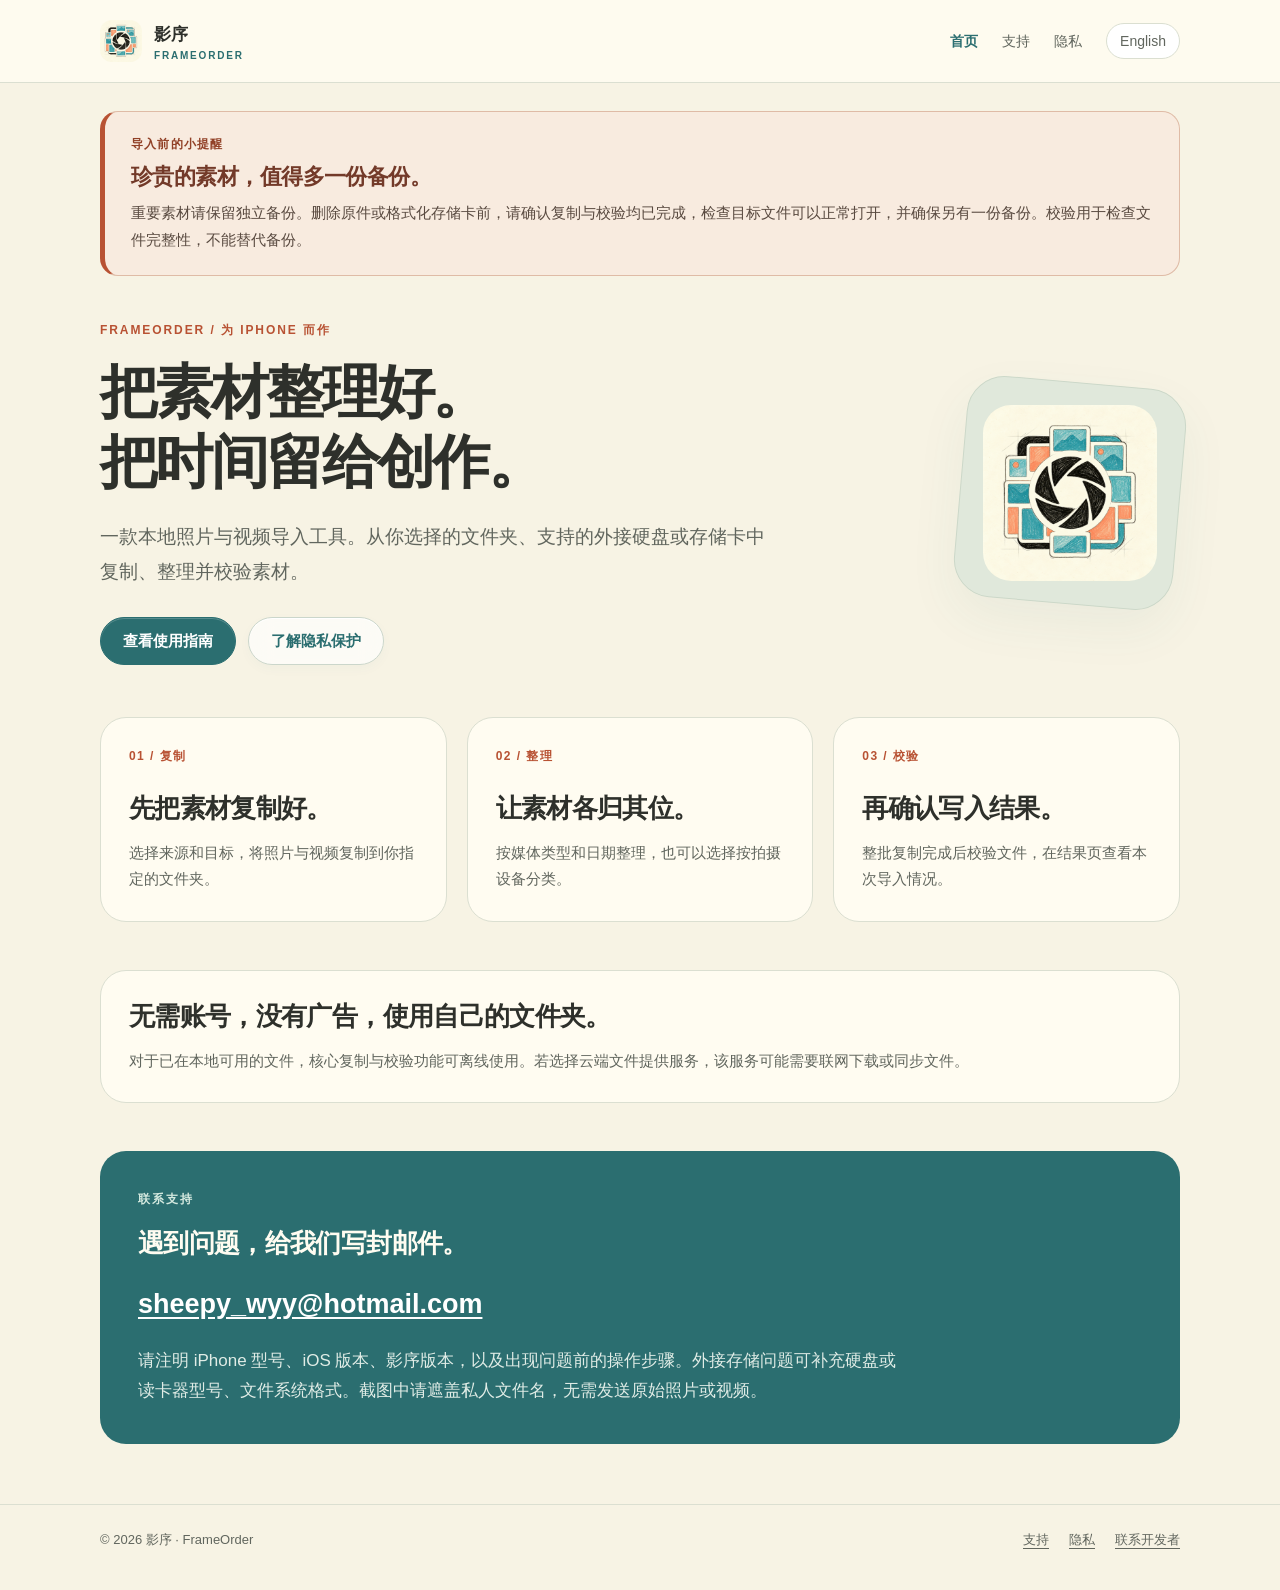
==== index.html @ 530a6a3c "发布影序中英文支持页面与隐私政策" ====
<!doctype html>
<html lang="zh-Hans">
<head>
<meta charset="utf-8">
<meta name="viewport" content="width=device-width, initial-scale=1">
<meta name="description" content="影序是一款 iPhone 本地照片与视频导入工具，支持复制、按日期整理和文件校验。">
<meta name="theme-color" content="#f7f3e4">
<title>本地影像导入与校验 · 影序 FrameOrder</title>
<link rel="icon" type="image/png" href="assets/icon.png">
<link rel="stylesheet" href="assets/style.css">
<link rel="alternate" hreflang="en" href="en/index.html">
</head>
<body>
<a class="skip" href="#main">跳到正文</a>
<header class="header">
<div class="wrap nav">
<a class="brand" href="index.html">
<img src="assets/icon.png" alt="" width="42" height="42">
<span>影序<small>FRAMEORDER</small>
</span>
</a>
<nav class="nav-links" aria-label="主导航">
<a href="index.html" aria-current="page">首页</a>
<a href="support.html">支持</a>
<a href="privacy.html">隐私</a>
<a class="language" href="en/index.html" lang="en" hreflang="en">English</a>
</nav>
</div>
</header>
<main id="main" class="wrap">
<aside class="backup-notice" aria-labelledby="backup-title">
<p class="backup-label">导入前的小提醒</p>
<h2 id="backup-title">珍贵的素材，值得多一份备份。</h2>
<p>重要素材请保留独立备份。删除原件或格式化存储卡前，请确认复制与校验均已完成，检查目标文件可以正常打开，并确保另有一份备份。校验用于检查文件完整性，不能替代备份。</p>
</aside>
<section class="hero">
<div>
<p class="eyebrow">FRAMEORDER / 为 IPHONE 而作</p>
<h1>把素材整理好。<br>把时间留给创作。</h1>
<p class="lead">一款本地照片与视频导入工具。从你选择的文件夹、支持的外接硬盘或存储卡中复制、整理并校验素材。</p>
<div class="actions">
<a class="button primary" href="support.html">查看使用指南</a>
<a class="button" href="privacy.html">了解隐私保护</a>
</div>
</div>
<div class="hero-art" aria-hidden="true">
<img src="assets/icon.png" alt="" width="176" height="176">
</div>
</section>
<section class="section grid" aria-label="导入流程">
<article class="card">
<span class="number">01 / 复制</span>
<h2>先把素材复制好。</h2>
<p>选择来源和目标，将照片与视频复制到你指定的文件夹。</p>
</article>
<article class="card">
<span class="number">02 / 整理</span>
<h2>让素材各归其位。</h2>
<p>按媒体类型和日期整理，也可以选择按拍摄设备分类。</p>
</article>
<article class="card">
<span class="number">03 / 校验</span>
<h2>再确认写入结果。</h2>
<p>整批复制完成后校验文件，在结果页查看本次导入情况。</p>
</article>
</section>
<section class="section card">
<h2>无需账号，没有广告，使用自己的文件夹。</h2>
<p>对于已在本地可用的文件，核心复制与校验功能可离线使用。若选择云端文件提供服务，该服务可能需要联网下载或同步文件。</p>
</section>
<section class="contact" id="contact" aria-labelledby="contact-title">
<p class="eyebrow">联系支持</p>
<h2 id="contact-title">遇到问题，给我们写封邮件。</h2>
<a class="email" href="mailto:sheepy_wyy@hotmail.com">sheepy_wyy@hotmail.com</a>
<p>请注明 iPhone 型号、iOS 版本、影序版本，以及出现问题前的操作步骤。外接存储问题可补充硬盘或读卡器型号、文件系统格式。截图中请遮盖私人文件名，无需发送原始照片或视频。</p>
</section>
</main>
<footer class="footer">
<div class="wrap footer-inner">
<span>© 2026 影序 · FrameOrder</span>
<div class="footer-links">
<a href="support.html">支持</a>
<a href="privacy.html">隐私</a>
<a href="mailto:sheepy_wyy@hotmail.com">联系开发者</a>
</div>
</div>
</footer>
</body>
</html>
---- assets/style.css ----
:root{color-scheme:light;--paper:#f7f3e4;--card:#fffcf1;--ink:#2e302b;--muted:#61665e;--teal:#2b6e70;--coral:#b85233;--line:#dbdfd1;--radius:26px}
*{box-sizing:border-box}html{scroll-behavior:smooth;scroll-padding-top:100px}body{margin:0;background:var(--paper);color:var(--ink);font-family:-apple-system,BlinkMacSystemFont,"Segoe UI","PingFang SC","Microsoft YaHei",sans-serif;font-size:17px;line-height:1.75;-webkit-font-smoothing:antialiased}a{color:var(--teal);text-underline-offset:4px}a:hover{text-decoration-thickness:2px}a:focus-visible,summary:focus-visible{outline:3px solid var(--coral);outline-offset:5px;border-radius:4px}img{display:block;max-width:100%}.wrap{width:min(1080px,calc(100% - 48px));margin:auto}.skip{position:absolute;top:-100px;left:12px;background:var(--card);padding:12px;z-index:5}.skip:focus{top:10px}.header{border-bottom:1px solid var(--line);background:rgba(255,252,241,.9)}.nav{display:flex;align-items:center;justify-content:space-between;gap:20px;padding:20px 0}.brand{display:flex;align-items:center;gap:12px;color:var(--ink);font-weight:700;text-decoration:none;white-space:nowrap}.brand img{width:42px;height:42px;border-radius:12px}.brand small{display:block;font-size:10px;letter-spacing:.18em;color:var(--teal);line-height:1.2}.nav-links{display:flex;align-items:center;gap:24px;flex-wrap:wrap;font-size:14px}.nav-links a{text-decoration:none;color:var(--muted)}.nav-links a[aria-current=page]{color:var(--teal);font-weight:700}.nav-links .language{border:1px solid var(--line);border-radius:99px;padding:5px 13px;background:white}.hero{padding:76px 0 52px;display:grid;grid-template-columns:minmax(0,1fr) 220px;gap:56px;align-items:center}.hero.simple{display:block;max-width:820px}.eyebrow{font-size:12px;font-weight:700;letter-spacing:.16em;color:var(--coral);text-transform:uppercase;margin:0 0 16px}h1{font-size:clamp(34px,5vw,58px);line-height:1.2;letter-spacing:-.045em;font-weight:650;margin:0 0 24px;text-wrap:balance}h2{font-size:26px;line-height:1.35;letter-spacing:-.025em;margin:0 0 14px}h3{font-size:18px;margin:0 0 8px}p{margin:0 0 16px}p:last-child{margin-bottom:0}.lead{color:var(--muted);max-width:680px;font-size:19px;line-height:1.8}.hero-art{padding:22px;transform:rotate(5deg);background:#e0e8db;border:1px solid #ccd8c9;border-radius:38px;box-shadow:0 20px 50px #2b6e7010}.hero-art img{border-radius:28px;transform:rotate(-5deg)}.actions{display:flex;gap:12px;flex-wrap:wrap;margin-top:28px}.button{display:inline-flex;align-items:center;justify-content:center;min-height:48px;padding:10px 22px;border-radius:99px;text-decoration:none;font-weight:650;font-size:15px;border:1px solid #cbd6cb;background:rgba(255,255,255,.65);box-shadow:inset 0 1px 0 #fff,0 4px 12px #2b6e7008;backdrop-filter:blur(12px)}.button.primary{background:var(--teal);border-color:var(--teal);color:white;box-shadow:inset 0 1px 0 #ffffff35}.button:hover{filter:brightness(.96)}.section{margin:0 0 48px}.grid{display:grid;grid-template-columns:repeat(3,minmax(0,1fr));gap:20px}.grid.two{grid-template-columns:repeat(2,minmax(0,1fr))}.card{padding:28px;border:1px solid var(--line);background:var(--card);border-radius:var(--radius)}.card p{font-size:15px;color:var(--muted)}.number{display:block;color:var(--coral);font-size:12px;letter-spacing:.12em;font-weight:700;margin-bottom:24px}.note{padding:18px 22px;border-left:3px solid var(--coral);background:#f1ebdc;border-radius:0 14px 14px 0;color:var(--muted);font-size:15px;margin-top:22px}.section-heading{display:flex;gap:20px;justify-content:space-between;align-items:baseline;margin-bottom:24px}.section-heading p{font-size:14px;color:var(--muted)}.faq{border-top:1px solid var(--line)}details{border-bottom:1px solid var(--line);padding:22px 0}summary{cursor:pointer;font-weight:650;line-height:1.6;padding-right:16px}summary::marker{color:var(--teal)}details p{max-width:800px;color:var(--muted);font-size:16px;margin:16px 0 0 22px}.contact{padding:38px;background:var(--teal);color:#fffcf1;border-radius:var(--radius);margin-bottom:60px}.contact p{max-width:760px;color:#e0ece6}.contact a{color:white;overflow-wrap:anywhere}.contact .email{display:inline-block;font-size:clamp(18px,3vw,27px);font-weight:600;margin:6px 0 18px}.contact .eyebrow{color:#d4e9df}.policy-layout{display:grid;grid-template-columns:200px minmax(0,1fr);gap:60px;align-items:start;margin-bottom:56px}.toc{position:sticky;top:24px;border-left:1px solid var(--line);padding-left:20px;font-size:14px}.toc a{display:block;text-decoration:none;margin-bottom:12px;color:var(--muted)}.policy section{margin-bottom:34px;scroll-margin-top:28px}.policy p,.policy li{color:var(--muted);font-size:16px}.policy ul{padding-left:22px}.policy h2{font-size:23px}.meta{font-size:13px;color:var(--muted);margin-top:24px}.footer{padding:24px 0 38px;border-top:1px solid var(--line);color:var(--muted);font-size:13px}.footer-inner{display:flex;justify-content:space-between;gap:20px;flex-wrap:wrap}.footer-links{display:flex;gap:20px}.footer a{color:var(--muted)}
@media(max-width:760px){.wrap{width:calc(100% - 36px)}.nav{align-items:flex-start;gap:14px}.nav-links{gap:12px;justify-content:flex-end}.brand{font-size:15px}.brand img{width:36px;height:36px}.hero{padding:44px 0 36px;grid-template-columns:minmax(0,1fr) 120px;gap:20px}.hero-art{padding:12px;border-radius:25px}.hero-art img{border-radius:18px}.lead{font-size:17px}.grid,.grid.two{grid-template-columns:1fr}.card{padding:24px}.number{margin-bottom:14px}.policy-layout{grid-template-columns:1fr;gap:28px}.toc{position:static;display:flex;flex-wrap:wrap;gap:10px 20px;padding-left:0;border:0;border-bottom:1px solid var(--line);padding-bottom:16px}.toc a{margin:0}.contact{padding:28px}.section-heading{display:block}.section{margin-bottom:36px}.section-heading p{margin-top:8px}}
@media(max-width:440px){.nav{flex-direction:column}.nav-links{width:100%;justify-content:space-between}.hero{grid-template-columns:1fr}.hero-art{display:none}.button{width:100%}.actions{gap:10px}.hero.simple{padding-top:36px}}
@media(prefers-reduced-motion:reduce){html{scroll-behavior:auto}}@media print{.nav-links,.toc,.hero-art,.actions{display:none}body{background:white;color:black}.wrap{width:100%}.policy-layout{display:block}.contact{background:white;color:black;border:1px solid #ccc}.contact p,.contact a{color:black}.card{break-inside:avoid}}

/* Keep the backup reminder visible before the introduction and import steps. */
.backup-notice{margin-top:28px;padding:22px 26px;border:1px solid #dfbba6;border-left:5px solid var(--coral);border-radius:18px;background:#f8ebdf}
.backup-notice .backup-label{margin-bottom:6px;color:#914026;font-size:12px;font-weight:700;letter-spacing:.1em}
.backup-notice h2{font-size:22px;margin-bottom:8px;color:#733a29}
.backup-notice p{font-size:15px;color:#594a40;line-height:1.8}
.backup-notice + .hero{padding-top:44px}
@media(max-width:760px){.backup-notice{margin-top:20px;padding:18px 20px}.backup-notice h2{font-size:20px}}
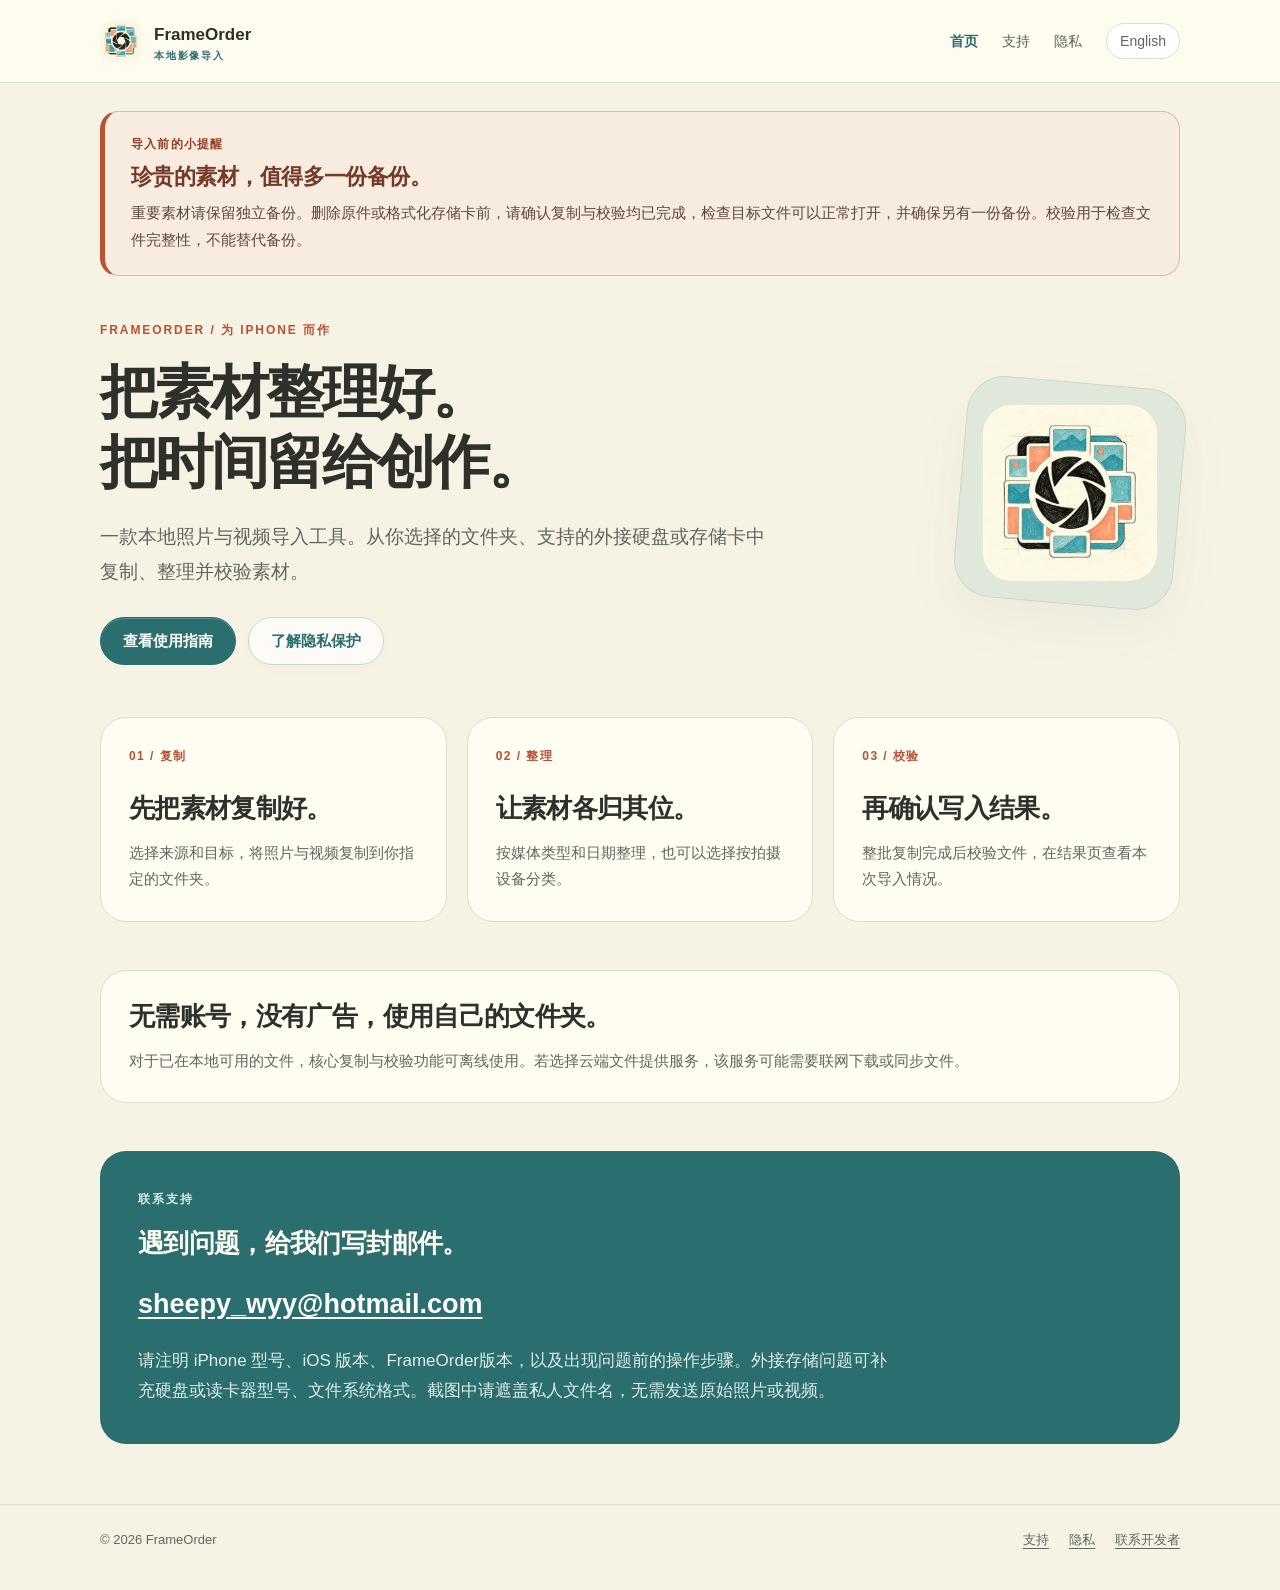
==== commit 69625da4: "统一网站品牌名称为 FrameOrder" ====
--- a/index.html
+++ b/index.html
@@ -3,9 +3,9 @@
 <head>
 <meta charset="utf-8">
 <meta name="viewport" content="width=device-width, initial-scale=1">
-<meta name="description" content="影序是一款 iPhone 本地照片与视频导入工具，支持复制、按日期整理和文件校验。">
+<meta name="description" content="FrameOrder是一款 iPhone 本地照片与视频导入工具，支持复制、按日期整理和文件校验。">
 <meta name="theme-color" content="#f7f3e4">
-<title>本地影像导入与校验 · 影序 FrameOrder</title>
+<title>本地影像导入与校验 · FrameOrder</title>
 <link rel="icon" type="image/png" href="assets/icon.png">
 <link rel="stylesheet" href="assets/style.css">
 <link rel="alternate" hreflang="en" href="en/index.html">
@@ -16,7 +16,7 @@
 <div class="wrap nav">
 <a class="brand" href="index.html">
 <img src="assets/icon.png" alt="" width="42" height="42">
-<span>影序<small>FRAMEORDER</small>
+<span>FrameOrder<small>本地影像导入</small>
 </span>
 </a>
 <nav class="nav-links" aria-label="主导航">
@@ -72,12 +72,12 @@
 <p class="eyebrow">联系支持</p>
 <h2 id="contact-title">遇到问题，给我们写封邮件。</h2>
 <a class="email" href="mailto:sheepy_wyy@hotmail.com">sheepy_wyy@hotmail.com</a>
-<p>请注明 iPhone 型号、iOS 版本、影序版本，以及出现问题前的操作步骤。外接存储问题可补充硬盘或读卡器型号、文件系统格式。截图中请遮盖私人文件名，无需发送原始照片或视频。</p>
+<p>请注明 iPhone 型号、iOS 版本、FrameOrder版本，以及出现问题前的操作步骤。外接存储问题可补充硬盘或读卡器型号、文件系统格式。截图中请遮盖私人文件名，无需发送原始照片或视频。</p>
 </section>
 </main>
 <footer class="footer">
 <div class="wrap footer-inner">
-<span>© 2026 影序 · FrameOrder</span>
+<span>© 2026 FrameOrder</span>
 <div class="footer-links">
 <a href="support.html">支持</a>
 <a href="privacy.html">隐私</a>
